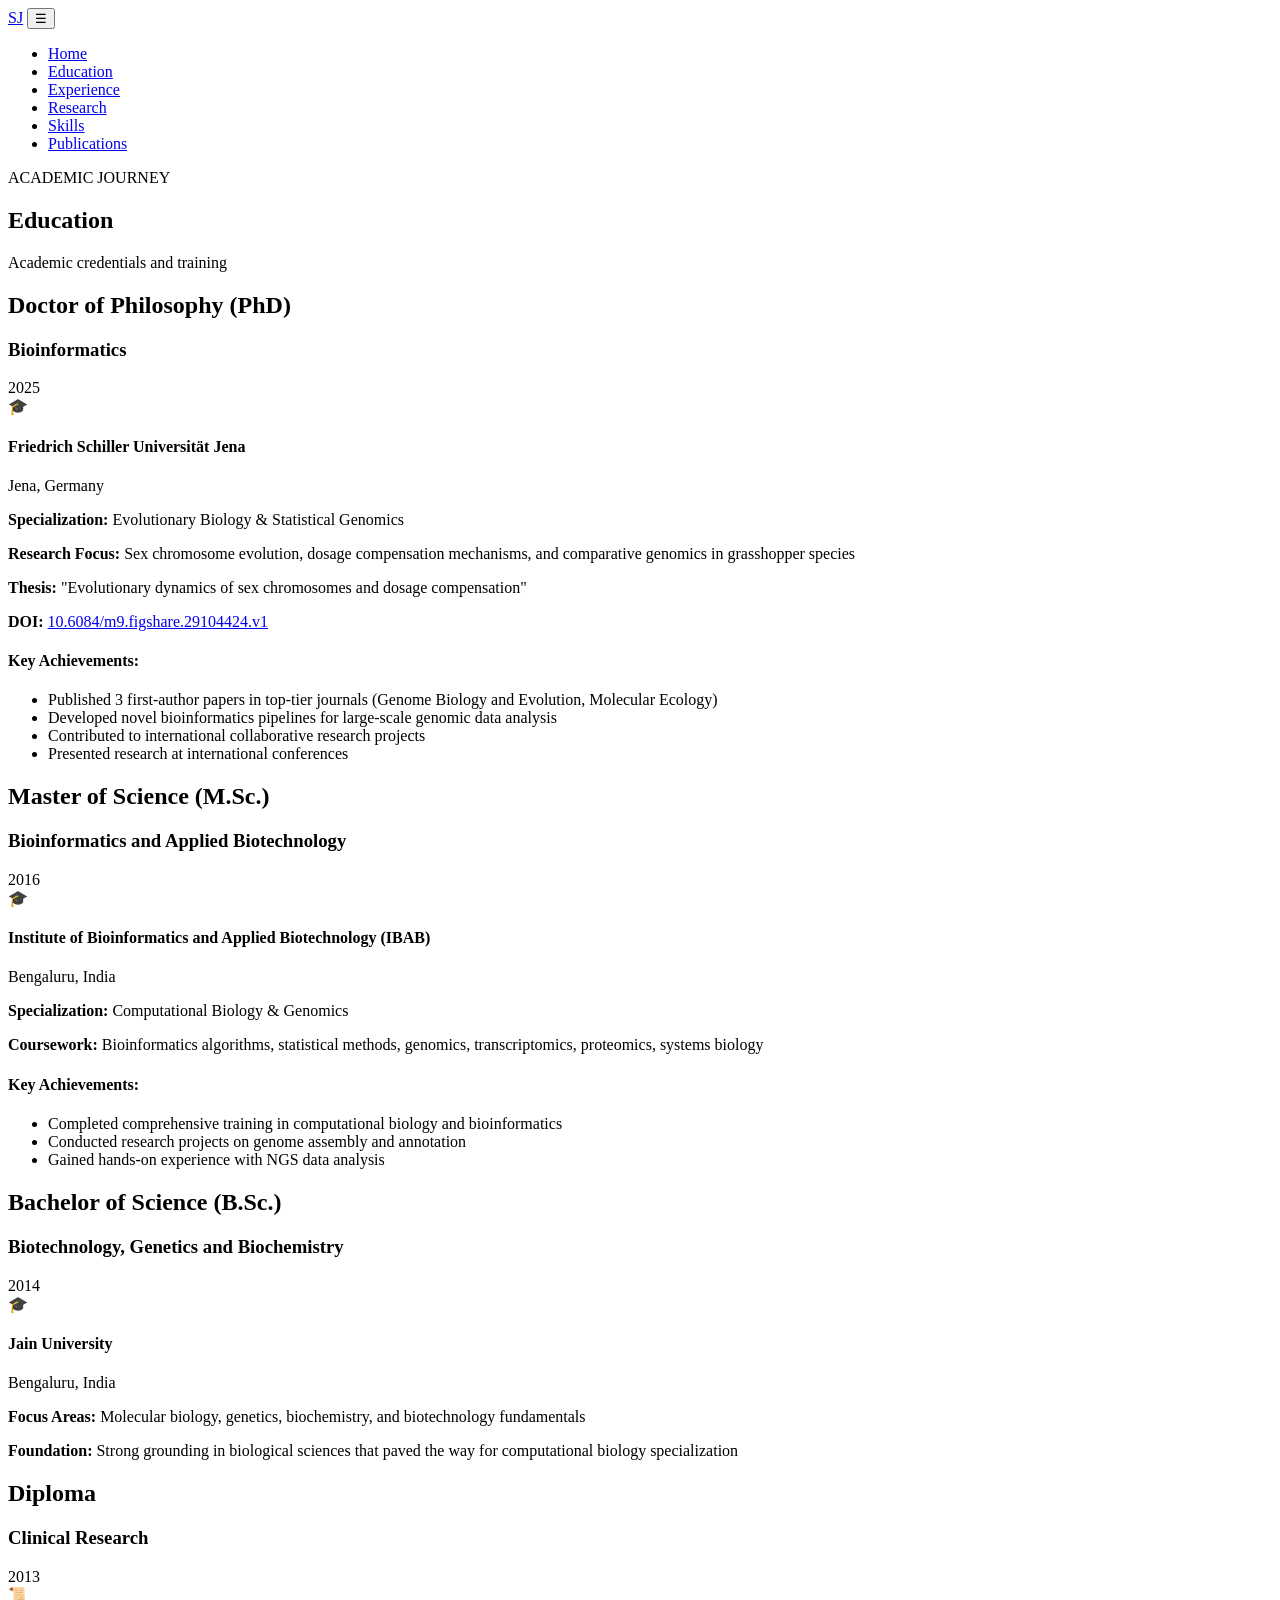
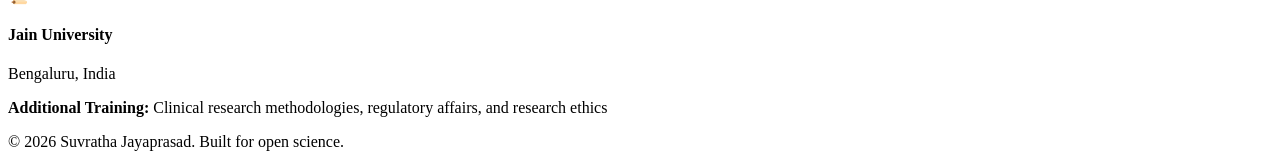
==== education.html @ f8c91c76 "Update education years and remove additional training Updated education years to reflect specific gr" ====
<!DOCTYPE html>
<html lang="en">
<head>
    <meta charset="UTF-8">
    <meta name="viewport" content="width=device-width, initial-scale=1.0">
    <title>Education - Suvratha Jayaprasad</title>
    <link href="https://fonts.googleapis.com/css2?family=Inter:wght@300;400;600;700&family=Libre+Baskerville:wght@700&display=swap" rel="stylesheet">
    <link rel="stylesheet" href="styles.css">
</head>
<body>
    <nav class="navbar">
        <div class="nav-container">
            <a href="index.html" class="brand">SJ</a>
            <button class="menu-btn" onclick="toggleMenu()">☰</button>
            <ul class="nav-links" id="navMenu">
                <li><a href="index.html">Home</a></li>
                <li><a href="education.html" class="active">Education</a></li>
                <li><a href="experience.html">Experience</a></li>
                <li><a href="research.html">Research</a></li>
                <li><a href="skills.html">Skills</a></li>
                <li><a href="publications.html">Publications</a></li>
            </ul>
        </div>
    </nav>

    <section class="page-content">
        <div class="section-header">
            <div class="section-label">ACADEMIC JOURNEY</div>
            <h1 class="section-title">Education</h1>
            <p class="section-desc">Academic credentials and training</p>
        </div>

        <div class="education-timeline">
            <div class="edu-card">
                <div class="edu-header">
                    <div class="edu-degree">
                        <h2>Doctor of Philosophy (PhD)</h2>
                        <h3>Bioinformatics</h3>
                    </div>
                    <div class="edu-year">2025</div>
                </div>
                <div class="edu-institution">
                    <span class="institution-icon">🎓</span>
                    <div>
                        <h4>Friedrich Schiller Universität Jena</h4>
                        <p>Jena, Germany</p>
                    </div>
                </div>
                <div class="edu-details">
                    <p><strong>Specialization:</strong> Evolutionary Biology & Statistical Genomics</p>
                    <p><strong>Research Focus:</strong> Sex chromosome evolution, dosage compensation mechanisms, and comparative genomics in grasshopper species</p>
                    <p><strong>Thesis:</strong> "Evolutionary dynamics of sex chromosomes and dosage compensation"</p>
                    <p><strong>DOI:</strong> <a href="https://doi.org/10.6084/m9.figshare.29104424.v1" target="_blank">10.6084/m9.figshare.29104424.v1</a></p>
                </div>
                <div class="edu-achievements">
                    <h4>Key Achievements:</h4>
                    <ul>
                        <li>Published 3 first-author papers in top-tier journals (Genome Biology and Evolution, Molecular Ecology)</li>
                        <li>Developed novel bioinformatics pipelines for large-scale genomic data analysis</li>
                        <li>Contributed to international collaborative research projects</li>
                        <li>Presented research at international conferences</li>
                    </ul>
                </div>
            </div>

            <div class="edu-card">
                <div class="edu-header">
                    <div class="edu-degree">
                        <h2>Master of Science (M.Sc.)</h2>
                        <h3>Bioinformatics and Applied Biotechnology</h3>
                    </div>
                    <div class="edu-year">2016</div>
                </div>
                <div class="edu-institution">
                    <span class="institution-icon">🎓</span>
                    <div>
                        <h4>Institute of Bioinformatics and Applied Biotechnology (IBAB)</h4>
                        <p>Bengaluru, India</p>
                    </div>
                </div>
                <div class="edu-details">
                    <p><strong>Specialization:</strong> Computational Biology & Genomics</p>
                    <p><strong>Coursework:</strong> Bioinformatics algorithms, statistical methods, genomics, transcriptomics, proteomics, systems biology</p>
                </div>
                <div class="edu-achievements">
                    <h4>Key Achievements:</h4>
                    <ul>
                        <li>Completed comprehensive training in computational biology and bioinformatics</li>
                        <li>Conducted research projects on genome assembly and annotation</li>
                        <li>Gained hands-on experience with NGS data analysis</li>
                    </ul>
                </div>
            </div>

            <div class="edu-card">
                <div class="edu-header">
                    <div class="edu-degree">
                        <h2>Bachelor of Science (B.Sc.)</h2>
                        <h3>Biotechnology, Genetics and Biochemistry</h3>
                    </div>
                    <div class="edu-year">2014</div>
                </div>
                <div class="edu-institution">
                    <span class="institution-icon">🎓</span>
                    <div>
                        <h4>Jain University</h4>
                        <p>Bengaluru, India</p>
                    </div>
                </div>
                <div class="edu-details">
                    <p><strong>Focus Areas:</strong> Molecular biology, genetics, biochemistry, and biotechnology fundamentals</p>
                    <p><strong>Foundation:</strong> Strong grounding in biological sciences that paved the way for computational biology specialization</p>
                </div>
            </div>

            <div class="edu-card">
                <div class="edu-header">
                    <div class="edu-degree">
                        <h2>Diploma</h2>
                        <h3>Clinical Research</h3>
                    </div>
                    <div class="edu-year">2013</div>
                </div>
                <div class="edu-institution">
                    <span class="institution-icon">📜</span>
                    <div>
                        <h4>Jain University</h4>
                        <p>Bengaluru, India</p>
                    </div>
                </div>
                <div class="edu-details">
                    <p><strong>Additional Training:</strong> Clinical research methodologies, regulatory affairs, and research ethics</p>
                </div>
            </div>
        </div>
    </section>

    <footer>
        <p>&copy; 2026 Suvratha Jayaprasad. Built for open science.</p>
    </footer>

    <script src="script.js"></script>
</body>
</html>
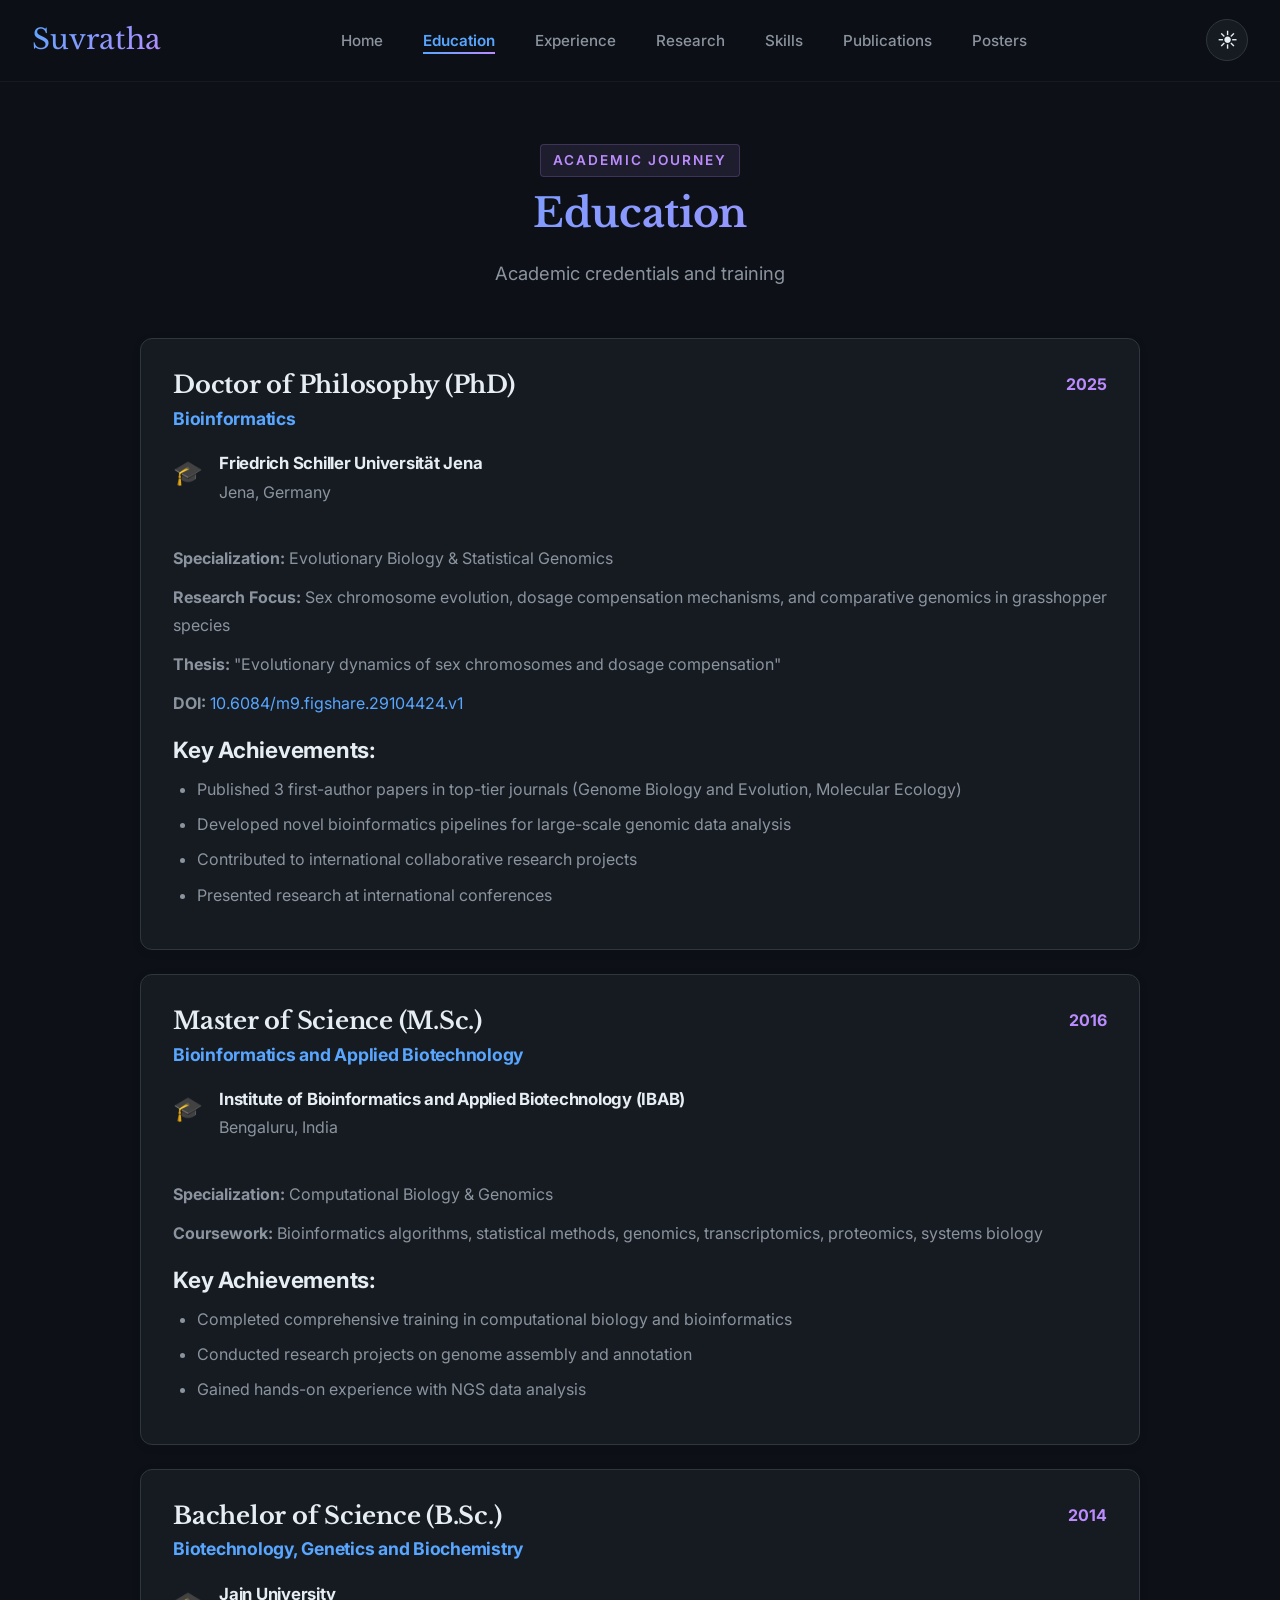
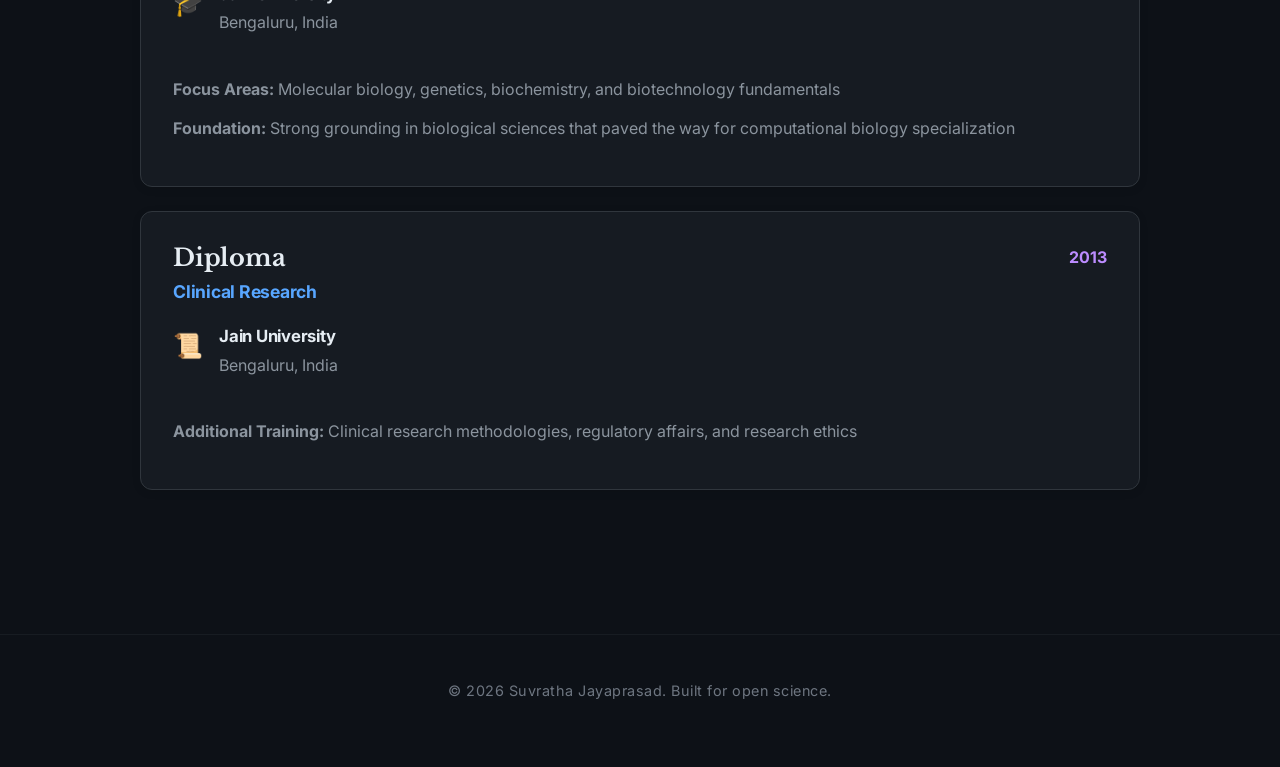
==== commit 5145910a: "Add toggle" ====
--- a/education.html
+++ b/education.html
@@ -6,11 +6,12 @@
     <title>Education - Suvratha Jayaprasad</title>
     <link href="https://fonts.googleapis.com/css2?family=Inter:wght@300;400;600;700&family=Libre+Baskerville:wght@700&display=swap" rel="stylesheet">
     <link rel="stylesheet" href="styles.css">
+    <link rel="stylesheet" href="theme.css">
 </head>
 <body>
     <nav class="navbar">
         <div class="nav-container">
-            <a href="index.html" class="brand">SJ</a>
+            <a href="index.html" class="brand">Suvratha</a>
             <button class="menu-btn" onclick="toggleMenu()">☰</button>
             <ul class="nav-links" id="navMenu">
                 <li><a href="index.html">Home</a></li>
@@ -19,7 +20,17 @@
                 <li><a href="research.html">Research</a></li>
                 <li><a href="skills.html">Skills</a></li>
                 <li><a href="publications.html">Publications</a></li>
+                <li><a href="posters.html">Posters</a></li>
             </ul>
+            <button
+                class="theme-toggle"
+                id="themeToggle"
+                type="button"
+                aria-label="Switch to light mode"
+                title="Switch to light mode"
+            >
+                <span id="themeIcon" aria-hidden="true">☀</span>
+            </button>
         </div>
     </nav>
 
--- a/styles.css
+++ b/styles.css
@@ -0,0 +1,1541 @@
+* {
+    margin: 0;
+    padding: 0;
+    box-sizing: border-box;
+}
+
+:root {
+    --bg-dark: #0d1117;
+    --bg-card: #161b22;
+    --bg-card-hover: #1a212c;
+    --accent-blue: #58a6ff;
+    --accent-purple: #bc8cff;
+    --accent-purple-hover: #d6a8ff;
+    --text-primary: #e6edf3;
+    --text-secondary: #8b949e;
+    --text-tertiary: #6e7681;
+    --border: #30363d;
+    --border-light: rgba(48, 54, 61, 0.3);
+    --gradient: linear-gradient(135deg, #58a6ff 0%, #bc8cff 100%);
+    --gradient-hover: linear-gradient(135deg, #6cb7ff 0%, #d6a8ff 100%);
+    --shadow-sm: 0 2px 8px rgba(0, 0, 0, 0.1);
+    --shadow-md: 0 4px 16px rgba(0, 0, 0, 0.15);
+    --shadow-lg: 0 8px 24px rgba(0, 0, 0, 0.2);
+    --radius-sm: 4px;
+    --radius-md: 6px;
+    --radius-lg: 8px;
+    --radius-xl: 12px;
+    --transition-fast: 0.15s ease;
+    --transition-mid: 0.25s ease;
+    --transition-slow: 0.35s ease;
+}
+
+body {
+    background: var(--bg-dark);
+    color: var(--text-primary);
+    font-family: 'Inter', sans-serif;
+    line-height: 1.7;
+    font-size: 16px;
+}
+
+/* Typography refinements */
+h1, h2, h3, h4, h5, h6 {
+    font-family: 'Libre Baskerville', serif;
+    font-weight: 700;
+    line-height: 1.2;
+    letter-spacing: -0.25px;
+    color: var(--text-primary);
+}
+
+h1 { font-size: 2.8rem; }
+h2 { font-size: 2.25rem; }
+h3 { font-size: 1.75rem; }
+h4 { font-size: 1.4rem; }
+h5 { font-size: 1.25rem; }
+h6 { font-size: 1.1rem; }
+
+p {
+    margin-bottom: 1.2rem;
+    line-height: 1.7;
+}
+
+a {
+    color: var(--accent-blue);
+    text-decoration: none;
+    transition: color var(--transition-mid), border-color var(--transition-mid);
+    border-bottom: 1px solid transparent;
+}
+
+a:hover {
+    color: var(--accent-purple);
+    border-bottom-color: var(--accent-purple);
+}
+
+a:active {
+    color: var(--accent-blue);
+}
+
+/* Layout improvements */
+.page-content {
+    padding: 9rem 2.5rem 5rem;
+    max-width: 1300px;
+    margin: 0 auto;
+}
+
+.section-header {
+    margin-bottom: 3.5rem;
+    text-align: center;
+}
+
+.section-label {
+    color: var(--accent-purple);
+    font-size: 0.85rem;
+    text-transform: uppercase;
+    letter-spacing: 2px;
+    font-weight: 600;
+    display: inline-block;
+    padding: 0.25rem 0.75rem;
+    background: rgba(188, 140, 255, 0.1);
+    border: 1px solid rgba(188, 140, 255, 0.2);
+    border-radius: var(--radius-sm);
+}
+
+.section-title {
+    font-size: 2.5rem;
+    margin: 0.75rem 0 1.25rem;
+    background: var(--gradient);
+    -webkit-background-clip: text;
+    -webkit-text-fill-color: transparent;
+    background-clip: text;
+}
+
+.section-desc {
+    color: var(--text-secondary);
+    font-size: 1.15rem;
+    max-width: 600px;
+    margin: 0 auto 2rem;
+    line-height: 1.8;
+}
+
+/* Section dividers */
+.section-divider {
+    height: 1px;
+    background: linear-gradient(90deg, transparent, var(--border-light), transparent);
+    margin: 3rem 0;
+    position: relative;
+}
+
+.section-divider::after {
+    content: '';
+    position: absolute;
+    left: 50%;
+    transform: translateX(-50%);
+    bottom: 0;
+    width: 12px;
+    height: 12px;
+    background: var(--accent-purple);
+    border-radius: 50%;
+    border: 2px solid var(--bg-dark);
+}
+
+/* Enhanced Navigation */
+.navbar {
+    position: fixed;
+    top: 0;
+    width: 100%;
+    background: rgba(13, 17, 23, 0.85);
+    backdrop-filter: blur(18px);
+    border-bottom: 1px solid var(--border-light);
+    z-index: 1000;
+    padding: 0.75rem 0;
+    transition: background-color var(--transition-mid);
+}
+
+.navbar.scrolled {
+    background: rgba(13, 17, 23, 0.95);
+}
+
+.nav-container {
+    max-width: 1300px;
+    margin: 0 auto;
+    padding: 0 2rem;
+    display: flex;
+    justify-content: space-between;
+    align-items: center;
+}
+
+.brand {
+    font-family: 'Libre Baskerville', serif;
+    font-size: 1.75rem;
+    background: var(--gradient);
+    -webkit-background-clip: text;
+    -webkit-text-fill-color: transparent;
+    background-clip: text;
+    text-decoration: none;
+    padding: 0.25rem 0;
+    transition: all var(--transition-mid);
+}
+
+.brand:hover {
+    -webkit-background-clip: text;
+    -webkit-text-fill-color: transparent;
+    transform: scale(1.02);
+}
+
+.nav-links {
+    display: flex;
+    gap: 2.5rem;
+    list-style: none;
+    align-items: center;
+}
+
+.nav-links a {
+    color: var(--text-secondary);
+    text-decoration: none;
+    font-size: 0.95rem;
+    font-weight: 500;
+    position: relative;
+    padding: 0.25rem 0;
+    transition: all var(--transition-mid);
+}
+
+.nav-links a::after {
+    content: '';
+    position: absolute;
+    bottom: 0;
+    left: 0;
+    width: 0;
+    height: 2px;
+    background: var(--gradient);
+    transition: width var(--transition-mid);
+}
+
+.nav-links a:hover::after,
+.nav-links a.active::after {
+    width: 100%;
+}
+
+.nav-links a:hover {
+    color: var(--accent-blue);
+}
+
+.nav-links a.active {
+    color: var(--accent-blue);
+    font-weight: 600;
+}
+
+.menu-btn {
+    display: none;
+    background: none;
+    border: none;
+    color: var(--text-primary);
+    font-size: 1.75rem;
+    cursor: pointer;
+    padding: 0.5rem;
+    transition: color var(--transition-mid);
+}
+
+.menu-btn:hover {
+    color: var(--accent-blue);
+}
+
+/* Enhanced Hero Section */
+.hero {
+    min-height: 100vh;
+    display: flex;
+    align-items: center;
+    padding: 9rem 2rem 6rem;
+    max-width: 1300px;
+    margin: 0 auto;
+    position: relative;
+    overflow: hidden;
+}
+
+.hero::before {
+    content: '';
+    position: absolute;
+    top: 0;
+    left: 0;
+    width: 100%;
+    height: 100%;
+    background: radial-gradient(circle at 20% 80%, rgba(88, 166, 255, 0.08) 0%, transparent 40%);
+    pointer-events: none;
+}
+
+.hero-grid {
+    display: grid;
+    grid-template-columns: 1.35fr 1fr;
+    gap: 4.5rem;
+    width: 100%;
+    position: relative;
+    z-index: 2;
+}
+
+.hero-content h1 {
+    font-family: 'Libre Baskerville', serif;
+    font-size: 4.25rem;
+    line-height: 1.1;
+    margin-bottom: 1.5rem;
+    background: var(--gradient);
+    -webkit-background-clip: text;
+    -webkit-text-fill-color: transparent;
+    background-clip: text;
+    letter-spacing: -0.5px;
+}
+
+.hero-subtitle {
+    font-size: 1.6rem;
+    color: var(--accent-blue);
+    margin-bottom: 2rem;
+    font-weight: 600;
+}
+
+.hero-bio {
+    color: var(--text-secondary);
+    font-size: 1.15rem;
+    line-height: 1.8;
+    margin-bottom: 2.5rem;
+    max-width: 550px;
+}
+
+.hero-actions {
+    display: flex;
+    gap: 1.5rem;
+    flex-wrap: wrap;
+}
+
+.btn {
+    padding: 0.9rem 2rem;
+    border-radius: var(--radius-lg);
+    text-decoration: none;
+    font-weight: 600;
+    transition: all var(--transition-mid);
+    display: inline-flex;
+    align-items: center;
+    gap: 0.75rem;
+    font-size: 1rem;
+    border: none;
+    cursor: pointer;
+    position: relative;
+    overflow: hidden;
+}
+
+.btn::before {
+    content: '';
+    position: absolute;
+    top: 0;
+    left: -100%;
+    width: 100%;
+    height: 100%;
+    background: linear-gradient(
+        90deg,
+        transparent,
+        rgba(255, 255, 255, 0.2),
+        transparent
+    );
+    transition: left 0.6s;
+}
+
+.btn:hover::before {
+    left: 100%;
+}
+
+.btn-primary {
+    background: var(--gradient);
+    color: white;
+    box-shadow: var(--shadow-md);
+}
+
+.btn-primary:hover {
+    transform: translateY(-3px);
+    box-shadow: var(--shadow-lg);
+}
+
+.btn-primary:active {
+    transform: translateY(-1px);
+}
+
+.btn-outline {
+    border: 2px solid var(--accent-blue);
+    color: var(--accent-blue);
+    background: rgba(88, 166, 255, 0.05);
+}
+
+.btn-outline:hover {
+    background: var(--accent-blue);
+    color: white;
+    transform: translateY(-2px);
+    box-shadow: 0 4px 12px rgba(88, 166, 255, 0.3);
+}
+
+.btn-outline:active {
+    transform: translateY(0);
+}
+
+.btn-outline::before {
+    background: linear-gradient(
+        90deg,
+        transparent,
+        rgba(255, 255, 255, 0.3),
+        transparent
+    );
+}
+
+.hero-image-section {
+    display: flex;
+    flex-direction: column;
+    gap: 2rem;
+    align-items: center;
+}
+
+.profile-img {
+    width: 100%;
+    max-width: 320px;
+    aspect-ratio: 1;
+    border-radius: var(--radius-xl);
+    background: var(--gradient);
+    object-fit: cover;
+    border: 3px solid var(--bg-card);
+    box-shadow: var(--shadow-md);
+    transition: all var(--transition-mid);
+    position: relative;
+}
+
+.profile-img:hover {
+    transform: scale(1.03);
+    box-shadow: var(--shadow-lg);
+}
+
+.profile-img::after {
+    content: '';
+    position: absolute;
+    top: 0;
+    left: 0;
+    width: 100%;
+    height: 100%;
+    border-radius: var(--radius-xl);
+    border: 2px solid var(--gradient);
+    opacity: 0;
+    transition: opacity var(--transition-mid);
+}
+
+.profile-img:hover::after {
+    opacity: 0.7;
+}
+
+.stats-grid {
+    display: grid;
+    grid-template-columns: repeat(2, 1fr);
+    gap: 1.5rem;
+    margin-top: 2rem;
+    width: 100%;
+}
+
+.stat-box {
+    background: var(--bg-card);
+    border: 1px solid var(--border-light);
+    border-radius: var(--radius-lg);
+    padding: 1.75rem;
+    text-align: center;
+    transition: all var(--transition-mid);
+    position: relative;
+    overflow: hidden;
+}
+
+.stat-box:hover {
+    border-color: var(--accent-blue);
+    transform: translateY(-3px);
+    box-shadow: var(--shadow-sm);
+}
+
+.stat-box::before {
+    content: '';
+    position: absolute;
+    top: 0;
+    left: -100%;
+    width: 100%;
+    height: 100%;
+    background: linear-gradient(
+        90deg,
+        transparent,
+        rgba(188, 140, 255, 0.2),
+        transparent
+    );
+    transition: left 0.8s;
+}
+
+.stat-box:hover::before {
+    left: 100%;
+}
+
+.stat-number {
+    font-size: 2.5rem;
+    font-weight: 700;
+    background: var(--gradient);
+    -webkit-background-clip: text;
+    -webkit-text-fill-color: transparent;
+    background-clip: text;
+    margin-bottom: 0.5rem;
+    line-height: 1;
+}
+
+.stat-label {
+    color: var(--text-secondary);
+    font-size: 0.9rem;
+    text-transform: uppercase;
+    letter-spacing: 0.5px;
+    font-weight: 500;
+}
+
+/* Enhanced Section Styles */
+section {
+    padding: 7rem 2rem;
+    max-width: 1300px;
+    margin: 0 auto;
+    position: relative;
+}
+
+.section-header {
+    margin-bottom: 3rem;
+    text-align: center;
+}
+
+.section-label {
+    color: var(--accent-purple);
+    font-size: 0.85rem;
+    text-transform: uppercase;
+    letter-spacing: 2px;
+    font-weight: 600;
+    display: inline-block;
+    padding: 0.25rem 0.75rem;
+    background: rgba(188, 140, 255, 0.1);
+    border: 1px solid rgba(188, 140, 255, 0.2);
+    border-radius: var(--radius-sm);
+}
+
+.section-title {
+    font-family: 'Libre Baskerville', serif;
+    font-size: 2.5rem;
+    margin: 0.75rem 0 1.25rem;
+    background: var(--gradient);
+    -webkit-background-clip: text;
+    -webkit-text-fill-color: transparent;
+    background-clip: text;
+    letter-spacing: -0.3px;
+}
+
+.section-desc {
+    color: var(--text-secondary);
+    font-size: 1.15rem;
+    max-width: 700px;
+    margin: 0 auto 2.5rem;
+    line-height: 1.8;
+}
+
+/* Enhanced Research Page */
+.research-nav {
+    background: var(--bg-card);
+    border: 1px solid var(--border-light);
+    border-radius: var(--radius-xl);
+    padding: 2.25rem;
+    margin-bottom: 3.5rem;
+    position: sticky;
+    top: 80px;
+    z-index: 50;
+    backdrop-filter: blur(8px);
+}
+
+.research-nav h3 {
+    color: var(--accent-blue);
+    margin-bottom: 1.5rem;
+    font-size: 1.2rem;
+    font-weight: 600;
+    display: flex;
+    align-items: center;
+    gap: 0.5rem;
+}
+
+.research-nav-grid {
+    display: grid;
+    grid-template-columns: repeat(auto-fit, minmax(180px, 1fr));
+    gap: 0.75rem;
+}
+
+.research-nav-btn {
+    background: rgba(88, 166, 255, 0.08);
+    border: 1px solid var(--border-light);
+    color: var(--text-primary);
+    padding: 0.85rem 1rem;
+    border-radius: var(--radius-md);
+    text-decoration: none;
+    transition: all var(--transition-mid);
+    display: flex;
+    align-items: center;
+    gap: 0.5rem;
+    font-size: 0.9rem;
+    position: relative;
+    overflow: hidden;
+}
+
+.research-nav-btn:hover {
+    background: var(--accent-blue);
+    color: white;
+    transform: translateX(6px);
+    box-shadow: 0 2px 8px rgba(88, 166, 255, 0.25);
+}
+
+.research-nav-btn::before {
+    content: '→';
+    color: var(--accent-purple);
+    font-weight: 700;
+    transition: transform var(--transition-mid);
+}
+
+.research-nav-btn:hover::before {
+    transform: translateX(4px);
+}
+
+.research-nav-btn::after {
+    content: '';
+    position: absolute;
+    top: 0;
+    left: -100%;
+    width: 100%;
+    height: 100%;
+    background: linear-gradient(
+        90deg,
+        transparent,
+        rgba(255, 255, 255, 0.2),
+        transparent
+    );
+    transition: left 0.6s;
+}
+
+.research-nav-btn:hover::after {
+    left: 100%;
+}
+
+.project-card {
+    background: var(--bg-card);
+    border: 1px solid var(--border-light);
+    border-left: 4px solid var(--accent-purple);
+    border-radius: var(--radius-xl);
+    padding: 3.25rem;
+    margin-bottom: 3.75rem;
+    scroll-margin-top: 100px;
+    transition: all var(--transition-slow);
+    position: relative;
+    overflow: hidden;
+}
+
+.project-card:hover {
+    border-left-color: var(--accent-purple-hover);
+    transform: translateY(-4px);
+    box-shadow: var(--shadow-md);
+    border-color: var(--accent-purple-hover);
+}
+
+.project-card::before {
+    content: '';
+    position: absolute;
+    top: 0;
+    left: -100%;
+    width: 100%;
+    height: 100%;
+    background: linear-gradient(
+        90deg,
+        transparent,
+        rgba(188, 140, 255, 0.15),
+        transparent
+    );
+    transition: left 0.8s;
+}
+
+.project-card:hover::before {
+    left: 100%;
+}
+
+.project-header {
+    display: flex;
+    justify-content: space-between;
+    align-items: start;
+    margin-bottom: 2.25rem;
+    flex-wrap: wrap;
+    gap: 1.25rem;
+}
+
+.project-title {
+    flex: 1;
+    min-width: 0;
+}
+
+.project-title h2 {
+    font-family: 'Libre Baskerville', serif;
+    font-size: 2.15rem;
+    color: var(--accent-blue);
+    margin-bottom: 0.5rem;
+    letter-spacing: -0.2px;
+    line-height: 1.3;
+}
+
+.project-organism {
+    font-size: 1.15rem;
+    color: var(--accent-purple);
+    font-style: italic;
+    font-weight: 500;
+}
+
+.project-tags {
+    display: flex;
+    flex-wrap: wrap;
+    gap: 0.6rem;
+    margin-bottom: 2.25rem;
+}
+
+.project-tag {
+    background: rgba(188, 140, 255, 0.08);
+    border: 1px solid rgba(188, 140, 255, 0.2);
+    color: var(--accent-purple);
+    padding: 0.45rem 0.9rem;
+    border-radius: var(--radius-sm);
+    font-size: 0.85rem;
+    font-weight: 500;
+    transition: all var(--transition-mid);
+    position: relative;
+    overflow: hidden;
+}
+
+.project-tag:hover {
+    background: var(--accent-purple);
+    color: white;
+    transform: translateY(-2px);
+}
+
+.project-tag::before {
+    content: '';
+    position: absolute;
+    top: 0;
+    left: -100%;
+    width: 100%;
+    height: 100%;
+    background: linear-gradient(
+        90deg,
+        transparent,
+        rgba(255, 255, 255, 0.2),
+        transparent
+    );
+    transition: left 0.6s;
+}
+
+.project-tag:hover::before {
+    left: 100%;
+}
+
+.project-content {
+    color: var(--text-secondary);
+    font-size: 1.1rem;
+    line-height: 1.8;
+}
+
+.project-content p {
+    margin-bottom: 1.4rem;
+    max-width: 700px;
+}
+
+.project-meta {
+    display: flex;
+    gap: 2.5rem;
+    margin-top: 2.75rem;
+    padding-top: 2.5rem;
+    border-top: 1px solid var(--border-light);
+    flex-wrap: wrap;
+}
+
+.meta-item {
+    display: flex;
+    flex-direction: column;
+    gap: 0.35rem;
+    min-width: 120px;
+}
+
+.meta-label {
+    font-size: 0.8rem;
+    color: var(--text-tertiary);
+    text-transform: uppercase;
+    letter-spacing: 0.8px;
+    font-weight: 500;
+}
+
+.meta-value {
+    color: var(--accent-blue);
+    font-weight: 600;
+    font-size: 1.1rem;
+}
+
+/* Back to Top Button */
+.back-to-top {
+    position: fixed;
+    bottom: 2.5rem;
+    right: 2.5rem;
+    background: var(--gradient);
+    color: white;
+    width: 55px;
+    height: 55px;
+    border-radius: 50%;
+    display: flex;
+    align-items: center;
+    justify-content: center;
+    text-decoration: none;
+    font-size: 1.6rem;
+    opacity: 0;
+    pointer-events: none;
+    transition: all var(--transition-mid);
+    box-shadow: var(--shadow-md);
+    z-index: 999;
+}
+
+.back-to-top.visible {
+    opacity: 0.9;
+    pointer-events: auto;
+}
+
+.back-to-top:hover {
+    background: var(--gradient-hover);
+    transform: translateY(-4px) scale(1.1);
+    box-shadow: var(--shadow-lg);
+}
+
+.back-to-top:active {
+    transform: translateY(-2px) scale(1.05);
+}
+
+/* Footer */
+footer {
+    text-align: center;
+    padding: 2.75rem;
+    border-top: 1px solid var(--border-light);
+    color: var(--text-tertiary);
+    font-size: 0.9rem;
+    margin-top: 4rem;
+    letter-spacing: 0.5px;
+}
+
+/* Responsive Improvements */
+@media (max-width: 1024px) {
+    .hero-grid {
+        grid-template-columns: 1.25fr 1fr;
+        gap: 3.5rem;
+    }
+    
+    .hero-content h1 {
+        font-size: 3.75rem;
+    }
+    
+    .project-card {
+        padding: 2.75rem;
+    }
+    
+    .research-nav {
+        position: static;
+        margin-bottom: 3rem;
+    }
+}
+
+@media (max-width: 968px) {
+    .hero-grid {
+        grid-template-columns: 1fr;
+        gap: 4rem;
+    }
+    
+    .hero-content {
+        text-align: center;
+    }
+    
+    .hero-actions {
+        justify-content: center;
+    }
+    
+    .section-title {
+        font-size: 2.25rem;
+    }
+    
+    .research-nav {
+        position: static;
+    }
+    
+    .research-nav-grid {
+        grid-template-columns: repeat(2, 1fr);
+    }
+    
+    .nav-links {
+        display: none;
+    }
+    
+    .menu-btn {
+        display: block;
+    }
+    
+    .nav-links.active {
+        display: flex;
+        flex-direction: column;
+        position: absolute;
+        top: 100%;
+        left: 0;
+        right: 0;
+        background: var(--bg-dark);
+        border-top: 1px solid var(--border-light);
+        padding: 1.5rem 2rem;
+    }
+    
+    .project-card {
+        padding: 2.25rem;
+        margin-bottom: 3rem;
+    }
+    
+    .stats-grid {
+        grid-template-columns: 1fr;
+    }
+}
+
+@media (max-width: 768px) {
+    .hero-content h1 {
+        font-size: 3.25rem;
+    }
+    
+    .hero-subtitle {
+        font-size: 1.4rem;
+    }
+    
+    .hero-bio {
+        font-size: 1.05rem;
+    }
+    
+    .hero-actions {
+        flex-direction: column;
+        align-items: stretch;
+    }
+    
+    .btn {
+        width: 100%;
+        max-width: 300px;
+        justify-content: center;
+    }
+    
+    .stats-grid {
+        gap: 1.5rem;
+    }
+    
+    .project-meta {
+        flex-direction: column;
+        gap: 1.5rem;
+    }
+    
+    .meta-item {
+        min-width: 100%;
+    }
+    
+    .timeline-entry {
+        margin-left: 1.5rem;
+        padding: 1.75rem;
+    }
+    
+    .timeline::before {
+        left: 1rem;
+    }
+    
+    .timeline-entry::before {
+        left: -1.75rem;
+    }
+}
+
+@media (max-width: 480px) {
+    .page-content {
+        padding: 7rem 1.5rem 4rem;
+    }
+    
+    .hero-content h1 {
+        font-size: 2.75rem;
+    }
+    
+    .hero-subtitle {
+        font-size: 1.25rem;
+    }
+    
+    .hero-bio {
+        font-size: 1rem;
+    }
+    
+    .section-title {
+        font-size: 2rem;
+    }
+    
+    .section-desc {
+        font-size: 1rem;
+    }
+    
+    .project-card {
+        padding: 1.75rem;
+    }
+    
+    .project-title h2 {
+        font-size: 1.9rem;
+    }
+    
+    .research-nav h3 {
+        font-size: 1.1rem;
+    }
+    
+    .research-nav-grid {
+        grid-template-columns: 1fr;
+    }
+    
+    .timeline-entry {
+        padding: 1.5rem;
+    }
+    
+    .timeline-content li {
+        padding-left: 1.25rem;
+    }
+}
+
+/* Dark mode media query for system preference */
+@media (prefers-color-scheme: dark) {
+    :root {
+        --bg-dark: #0a0f14;
+        --bg-card: #111b26;
+    }
+}
+
+/* Print styles */
+@media print {
+    body {
+        background: white;
+        color: #222;
+    }
+    
+    .navbar,
+    .back-to-top,
+    .btn-outline,
+    .menu-btn {
+        display: none !important;
+    }
+    
+    .section-label {
+        background: none;
+        border: none;
+        color: #555;
+    }
+    
+    .section-title {
+        color: #222;
+        -webkit-text-fill-color: initial;
+    }
+    
+    .project-card,
+    .edu-card,
+    .skill-card,
+    .pub-item,
+    .timeline-entry {
+        border: 1px solid #ddd;
+        background: white;
+        box-shadow: none;
+    }
+    
+    a {
+        color: #0066cc;
+        text-decoration: underline;
+    }
+    
+    a[href]::after {
+        content: " (" attr(href) ") ";
+        font-size: 80%;
+    }
+}
+/* =====================================================
+   SECONDARY PAGE LAYOUT REPAIR
+   Preserve existing site theme and homepage styles
+   ===================================================== */
+
+/* Shared content area */
+.page-content {
+    width: 100%;
+    max-width: 1300px;
+    margin: 0 auto;
+    padding: 9rem 2.5rem 5rem;
+}
+
+.page-content .section-header {
+    text-align: center;
+    margin-bottom: 3rem;
+}
+
+.page-content .section-desc {
+    margin-left: auto;
+    margin-right: auto;
+}
+
+/* EDUCATION */
+.education-timeline {
+    max-width: 1000px;
+    margin: 0 auto;
+    display: grid;
+    gap: 1.5rem;
+}
+
+.edu-card {
+    min-width: 0;
+    padding: 2rem;
+    background: var(--bg-card);
+    border: 1px solid var(--border);
+    border-radius: var(--radius-xl);
+    box-shadow: var(--shadow-sm);
+    transition: border-color var(--transition-mid),
+                transform var(--transition-mid);
+}
+
+.edu-card:hover {
+    border-color: var(--accent-blue);
+    transform: translateY(-2px);
+}
+
+.edu-header {
+    display: flex;
+    align-items: flex-start;
+    justify-content: space-between;
+    flex-wrap: wrap;
+    gap: 1rem;
+    margin-bottom: 1.5rem;
+}
+
+.edu-degree h2 {
+    font-size: 1.5rem;
+    margin-bottom: 0.5rem;
+}
+
+.edu-degree h3 {
+    font-family: 'Inter', sans-serif;
+    font-size: 1.1rem;
+    color: var(--accent-blue);
+}
+
+.edu-year {
+    color: var(--accent-purple);
+    font-weight: 700;
+    white-space: nowrap;
+}
+
+.edu-institution {
+    display: flex;
+    align-items: flex-start;
+    gap: 1rem;
+    margin-bottom: 1.25rem;
+}
+
+.institution-icon {
+    flex-shrink: 0;
+    font-size: 1.5rem;
+}
+
+.edu-institution h4 {
+    font-family: 'Inter', sans-serif;
+    font-size: 1.05rem;
+    margin-bottom: 0.35rem;
+}
+
+.edu-institution p,
+.edu-details,
+.edu-achievements {
+    color: var(--text-secondary);
+}
+
+.edu-details p {
+    margin-bottom: 0.75rem;
+}
+
+.edu-achievements h4 {
+    font-family: 'Inter', sans-serif;
+    margin: 1.25rem 0 0.75rem;
+}
+
+.edu-achievements ul,
+.edu-details ul {
+    padding-left: 1.5rem;
+}
+
+.edu-achievements li,
+.edu-details li {
+    margin-bottom: 0.5rem;
+}
+
+/* EXPERIENCE */
+.timeline {
+    max-width: 1000px;
+    margin: 0 auto;
+    padding-left: 2rem;
+    position: relative;
+}
+
+.timeline::before {
+    content: "";
+    position: absolute;
+    left: 0;
+    top: 0.5rem;
+    bottom: 0.5rem;
+    width: 2px;
+    background: linear-gradient(
+        to bottom,
+        var(--accent-blue),
+        var(--accent-purple),
+        transparent
+    );
+}
+
+.timeline-entry {
+    position: relative;
+    min-width: 0;
+    margin-bottom: 2rem;
+    padding: 2rem;
+    background: var(--bg-card);
+    border: 1px solid var(--border);
+    border-radius: var(--radius-xl);
+    transition: border-color var(--transition-mid);
+}
+
+.timeline-entry:hover {
+    border-color: var(--accent-blue);
+}
+
+.timeline-entry::before {
+    content: "";
+    position: absolute;
+    left: -2.55rem;
+    top: 2rem;
+    width: 12px;
+    height: 12px;
+    border-radius: 50%;
+    background: var(--accent-purple);
+    border: 3px solid var(--bg-dark);
+    box-shadow: 0 0 0 2px var(--accent-purple);
+}
+
+.timeline-header h3 {
+    font-size: 1.3rem;
+    margin-bottom: 0.75rem;
+}
+
+.timeline-role {
+    color: var(--accent-blue);
+    font-weight: 600;
+    margin-bottom: 0.5rem;
+}
+
+.timeline-date {
+    color: var(--text-tertiary);
+    font-size: 0.9rem;
+    margin-bottom: 1.25rem;
+}
+
+.timeline-content {
+    color: var(--text-secondary);
+}
+
+.timeline-content ul {
+    padding-left: 1.5rem;
+}
+
+.timeline-content li {
+    margin-bottom: 0.65rem;
+}
+
+/* RESEARCH */
+.research-nav {
+    position: relative;
+    top: auto;
+    margin-bottom: 3rem;
+}
+
+.research-nav-grid {
+    display: grid;
+    grid-template-columns: repeat(4, minmax(0, 1fr));
+    gap: 0.75rem;
+}
+
+.project-card {
+    width: 100%;
+    min-width: 0;
+    margin-bottom: 2rem;
+    padding: 3rem;
+    background: var(--bg-card);
+    border: 1px solid var(--border);
+    border-radius: var(--radius-xl);
+    box-shadow: var(--shadow-sm);
+}
+
+.project-content {
+    overflow-wrap: anywhere;
+}
+
+.project-meta {
+    display: flex;
+    flex-wrap: wrap;
+    gap: 1.5rem;
+}
+
+.meta-item {
+    display: flex;
+    flex-wrap: wrap;
+    align-items: baseline;
+    gap: 0.35rem 0.75rem;
+}
+
+/* SKILLS */
+.skills-grid {
+    display: grid;
+    grid-template-columns: repeat(3, minmax(0, 1fr));
+    align-items: stretch;
+    gap: 1.5rem;
+}
+
+.skill-card {
+    min-width: 0;
+    padding: 1.75rem;
+    background: var(--bg-card);
+    border: 1px solid var(--border);
+    border-radius: var(--radius-xl);
+    transition: transform var(--transition-mid),
+                border-color var(--transition-mid);
+}
+
+.skill-card:hover {
+    transform: translateY(-2px);
+    border-color: var(--accent-blue);
+}
+
+.skill-card h3 {
+    font-family: 'Inter', sans-serif;
+    font-size: 1.15rem;
+    margin-bottom: 1.25rem;
+    color: var(--accent-blue);
+}
+
+.skill-items {
+    display: flex;
+    flex-wrap: wrap;
+    gap: 0.6rem;
+}
+
+.skill-tag {
+    display: inline-block;
+    max-width: 100%;
+    padding: 0.4rem 0.7rem;
+    background: rgba(88, 166, 255, 0.08);
+    border: 1px solid var(--border);
+    border-radius: var(--radius-sm);
+    color: var(--text-secondary);
+    font-size: 0.875rem;
+    overflow-wrap: anywhere;
+}
+
+/* PUBLICATIONS / PAPERS */
+.publications-list {
+    max-width: 1000px;
+    margin: 0 auto;
+}
+
+.pub-item {
+    min-width: 0;
+    padding: 1.75rem 2rem;
+    margin-bottom: 1.5rem;
+    background: var(--bg-card);
+    border: 1px solid var(--border);
+    border-radius: var(--radius-xl);
+    transition: border-color var(--transition-mid);
+}
+
+.pub-item:hover {
+    border-color: var(--accent-blue);
+}
+
+.pub-title {
+    font-size: 1.1rem;
+    font-weight: 700;
+    line-height: 1.6;
+    margin-bottom: 0.75rem;
+    overflow-wrap: anywhere;
+}
+
+.pub-authors {
+    color: var(--text-secondary);
+    margin-bottom: 1rem;
+}
+
+.pub-footer {
+    display: flex;
+    align-items: center;
+    justify-content: space-between;
+    flex-wrap: wrap;
+    gap: 1rem;
+    padding-top: 1rem;
+    border-top: 1px solid var(--border-light);
+}
+
+.pub-journal {
+    color: var(--text-tertiary);
+    font-size: 0.9rem;
+}
+
+.pub-link,
+.poster-link {
+    display: inline-block;
+    padding: 0.5rem 0.85rem;
+    border: 1px solid var(--accent-blue);
+    border-radius: var(--radius-md);
+    font-weight: 600;
+}
+
+.pub-link:hover,
+.poster-link:hover {
+    background: rgba(88, 166, 255, 0.1);
+}
+
+/* POSTERS */
+.posters-grid {
+    display: grid;
+    grid-template-columns: repeat(2, minmax(0, 1fr));
+    align-items: stretch;
+    gap: 1.5rem;
+}
+
+.poster-card {
+    display: flex;
+    flex-direction: column;
+    gap: 1rem;
+    min-width: 0;
+    padding: 1.75rem;
+    margin: 0;
+    background: var(--bg-card);
+    border: 1px solid var(--border);
+    border-radius: var(--radius-xl);
+    transition: border-color var(--transition-mid),
+                transform var(--transition-mid);
+}
+
+.poster-card:hover {
+    border-color: var(--accent-purple);
+    transform: translateY(-2px);
+}
+
+.poster-icon {
+    font-size: 1.8rem;
+}
+
+.poster-content {
+    flex: 1;
+    min-width: 0;
+}
+
+.poster-event {
+    color: var(--accent-purple);
+    font-size: 0.9rem;
+    font-weight: 600;
+    margin-bottom: 0.75rem;
+}
+
+.poster-title {
+    font-size: 1.1rem;
+    font-weight: 700;
+    line-height: 1.5;
+    margin-bottom: 1rem;
+    overflow-wrap: anywhere;
+}
+
+.poster-meta {
+    display: flex;
+    flex-direction: column;
+    gap: 0.5rem;
+    color: var(--text-secondary);
+    font-size: 0.9rem;
+}
+
+.poster-actions {
+    margin-top: auto;
+    padding-top: 0.5rem;
+}
+
+/* Responsive layouts */
+@media (max-width: 1024px) {
+    .skills-grid {
+        grid-template-columns: repeat(2, minmax(0, 1fr));
+    }
+
+    .research-nav-grid {
+        grid-template-columns: repeat(2, minmax(0, 1fr));
+    }
+
+    .project-card {
+        padding: 2.25rem;
+    }
+}
+
+@media (max-width: 768px) {
+    .page-content {
+        padding: 8rem 1.5rem 4rem;
+    }
+
+    .posters-grid {
+        grid-template-columns: 1fr;
+    }
+
+    .edu-card,
+    .timeline-entry,
+    .skill-card,
+    .pub-item,
+    .poster-card {
+        padding: 1.35rem;
+    }
+
+    .timeline {
+        padding-left: 1.5rem;
+        margin-left: 0.5rem;
+    }
+
+    .timeline-entry::before {
+        left: -2.05rem;
+    }
+
+    .project-card {
+        padding: 1.5rem;
+    }
+
+    .pub-footer {
+        align-items: flex-start;
+    }
+}
+
+@media (max-width: 480px) {
+    .page-content {
+        padding: 7rem 1rem 3rem;
+    }
+
+    .skills-grid,
+    .research-nav-grid {
+        grid-template-columns: 1fr;
+    }
+
+    .edu-header {
+        flex-direction: column;
+    }
+
+    .edu-degree h2 {
+        font-size: 1.3rem;
+    }
+
+    .section-title {
+        font-size: 2rem;
+    }
+
+    .pub-item,
+    .poster-card {
+        padding: 1.15rem;
+    }
+}
--- a/theme.css
+++ b/theme.css
@@ -0,0 +1,174 @@
+/* =====================================================
+ *    THEME SUPPORT
+ *       Dark mode is the default.
+ *          Light mode is enabled by html[data-theme="light"].
+ *             ===================================================== */
+
+:root {
+    color-scheme: dark;
+}
+
+/* Keep the existing dark palette unchanged. */
+html[data-theme="dark"] {
+    color-scheme: dark;
+}
+
+/* Light palette */
+html[data-theme="light"] {
+    color-scheme: light;
+
+    --bg-dark: #f6f8fc;
+    --bg-card: #ffffff;
+    --bg-card-hover: #edf2fa;
+
+    --accent-blue: #245fbd;
+    --accent-purple: #7650a8;
+    --accent-purple-hover: #5e3b90;
+
+    --text-primary: #202b3c;
+    --text-secondary: #4e5b6d;
+    --text-tertiary: #69778a;
+
+    --border: #d8e0ec;
+    --border-light: rgba(32, 43, 60, 0.12);
+
+    --gradient: linear-gradient(
+        135deg,
+        #245fbd 0%,
+        #7650a8 100%
+    );
+
+    --gradient-hover: linear-gradient(
+        135deg,
+        #174fA8 0%,
+        #5e3b90 100%
+    );
+
+    --shadow-sm: 0 2px 8px rgba(31, 45, 70, 0.05);
+    --shadow-md: 0 4px 16px rgba(31, 45, 70, 0.08);
+    --shadow-lg: 0 8px 24px rgba(31, 45, 70, 0.12);
+}
+
+/* Smooth theme changes */
+body {
+    background-color: var(--bg-dark);
+    color: var(--text-primary);
+    transition:
+        background-color 0.25s ease,
+        color 0.25s ease;
+}
+
+/* The original navbar uses a fixed dark translucent background.
+ *    Replace it only when light mode is active. */
+html[data-theme="light"] .navbar {
+    background: rgba(246, 248, 252, 0.90);
+    border-bottom-color: var(--border);
+}
+
+html[data-theme="light"] .navbar.scrolled {
+    background: rgba(246, 248, 252, 0.97);
+}
+
+html[data-theme="light"] .nav-links.active {
+    background: var(--bg-dark);
+    border-color: var(--border);
+}
+
+/* Keep cards, forms and other variable-based surfaces consistent. */
+html[data-theme="light"] .stat-box,
+html[data-theme="light"] .expertise-box,
+html[data-theme="light"] .contact-card,
+html[data-theme="light"] .contact-form,
+html[data-theme="light"] .edu-card,
+html[data-theme="light"] .timeline-entry,
+html[data-theme="light"] .skill-card,
+html[data-theme="light"] .pub-item,
+html[data-theme="light"] .poster-card,
+html[data-theme="light"] .project-card {
+    background-color: var(--bg-card);
+    border-color: var(--border);
+}
+
+html[data-theme="light"] .form-group input,
+html[data-theme="light"] .form-group textarea {
+    background-color: #ffffff;
+    color: var(--text-primary);
+    border-color: var(--border);
+}
+
+html[data-theme="light"] .form-group input::placeholder,
+html[data-theme="light"] .form-group textarea::placeholder {
+    color: var(--text-tertiary);
+}
+
+/* Navigation theme toggle */
+.theme-toggle {
+    display: inline-flex;
+    align-items: center;
+    justify-content: center;
+    flex: 0 0 auto;
+
+    width: 42px;
+    height: 42px;
+    padding: 0;
+
+    background: var(--bg-card);
+    color: var(--text-primary);
+
+    border: 1px solid var(--border);
+    border-radius: 50%;
+
+    font-family: inherit;
+    font-size: 1.25rem;
+    line-height: 1;
+
+    cursor: pointer;
+    transition:
+        background-color 0.2s ease,
+        color 0.2s ease,
+        border-color 0.2s ease,
+        transform 0.2s ease;
+}
+
+.theme-toggle:hover {
+    color: var(--accent-blue);
+    border-color: var(--accent-blue);
+    transform: rotate(12deg);
+}
+
+.theme-toggle:focus-visible {
+    outline: 2px solid var(--accent-purple);
+    outline-offset: 4px;
+}
+
+.theme-toggle span {
+    display: inline-block;
+}
+
+/* Keep the button usable beside the mobile menu. */
+@media (max-width: 968px) {
+    .theme-toggle {
+        width: 40px;
+        height: 40px;
+        font-size: 1.2rem;
+    }
+
+    .nav-container {
+        gap: 0.75rem;
+    }
+
+    .nav-container .brand {
+        margin-right: auto;
+    }
+}
+
+@media (prefers-reduced-motion: reduce) {
+    body,
+    .theme-toggle {
+        transition: none;
+    }
+
+    .theme-toggle:hover {
+        transform: none;
+    }
+}
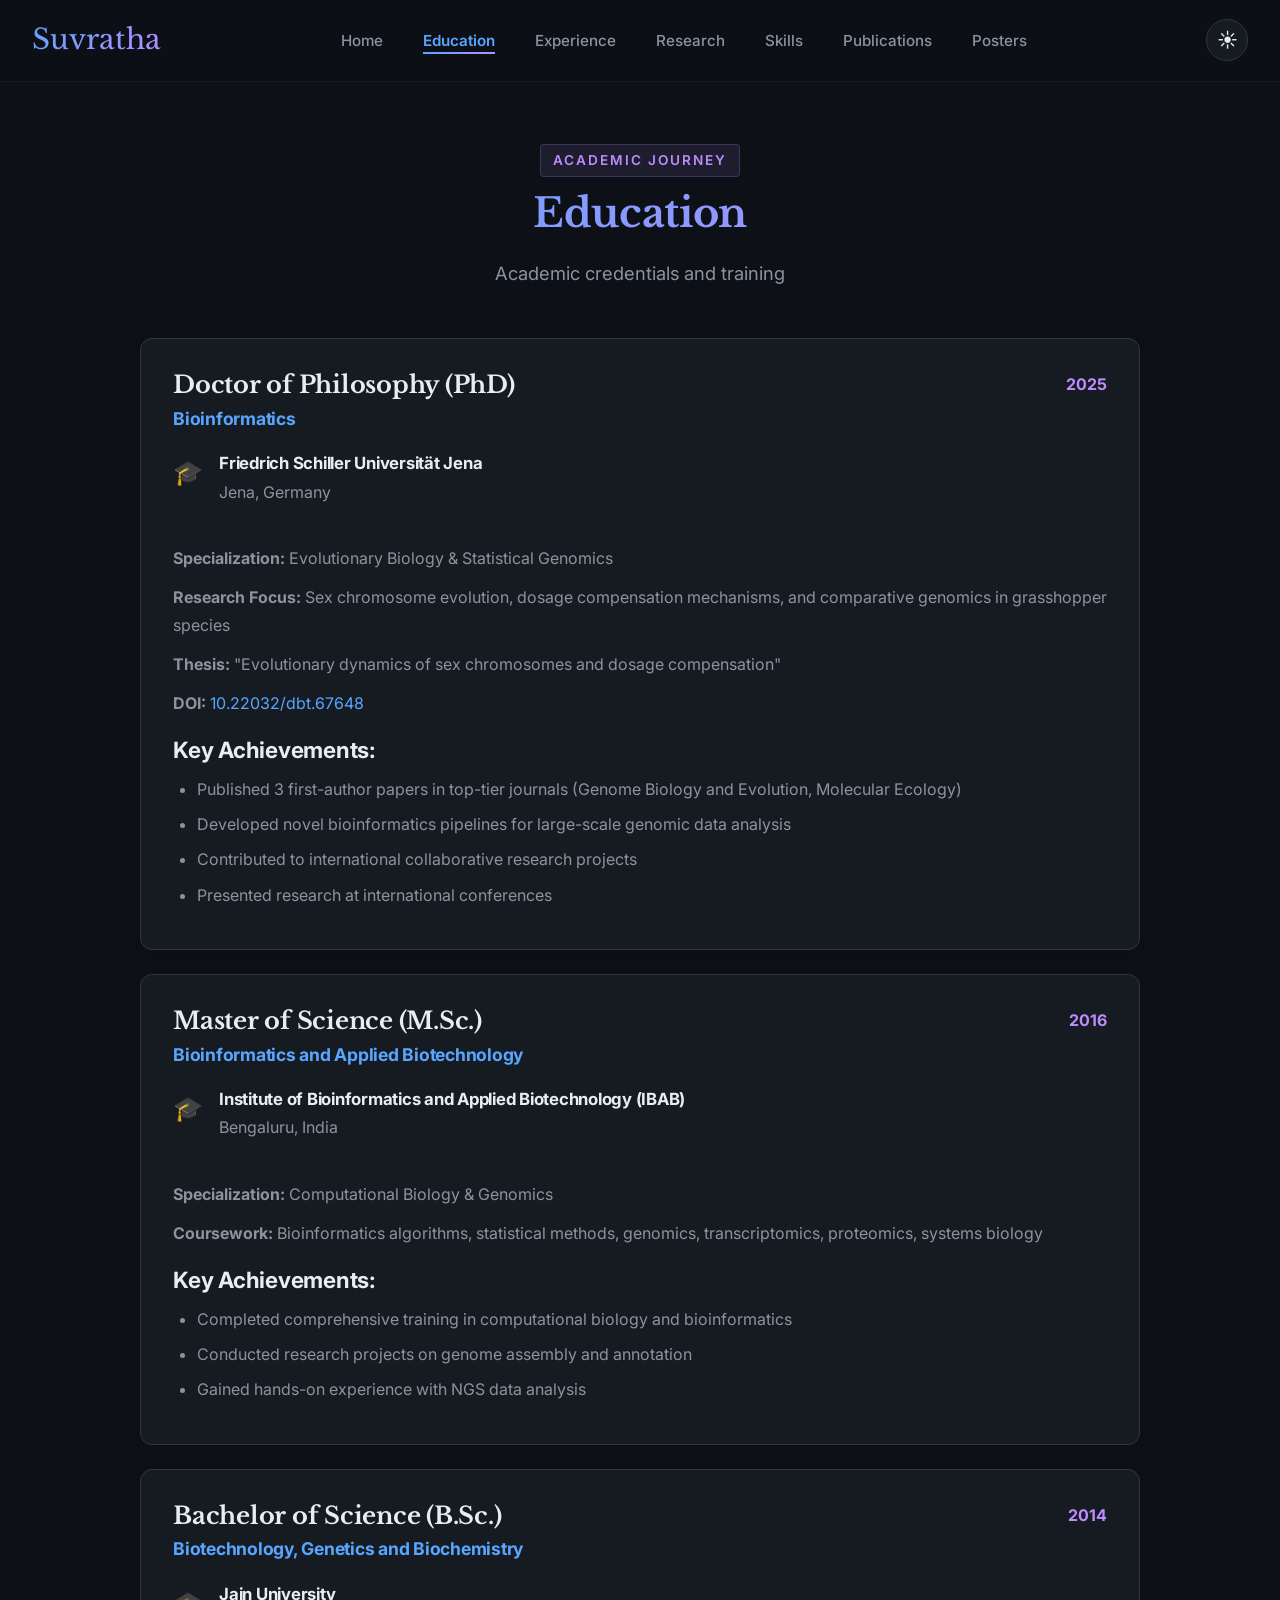
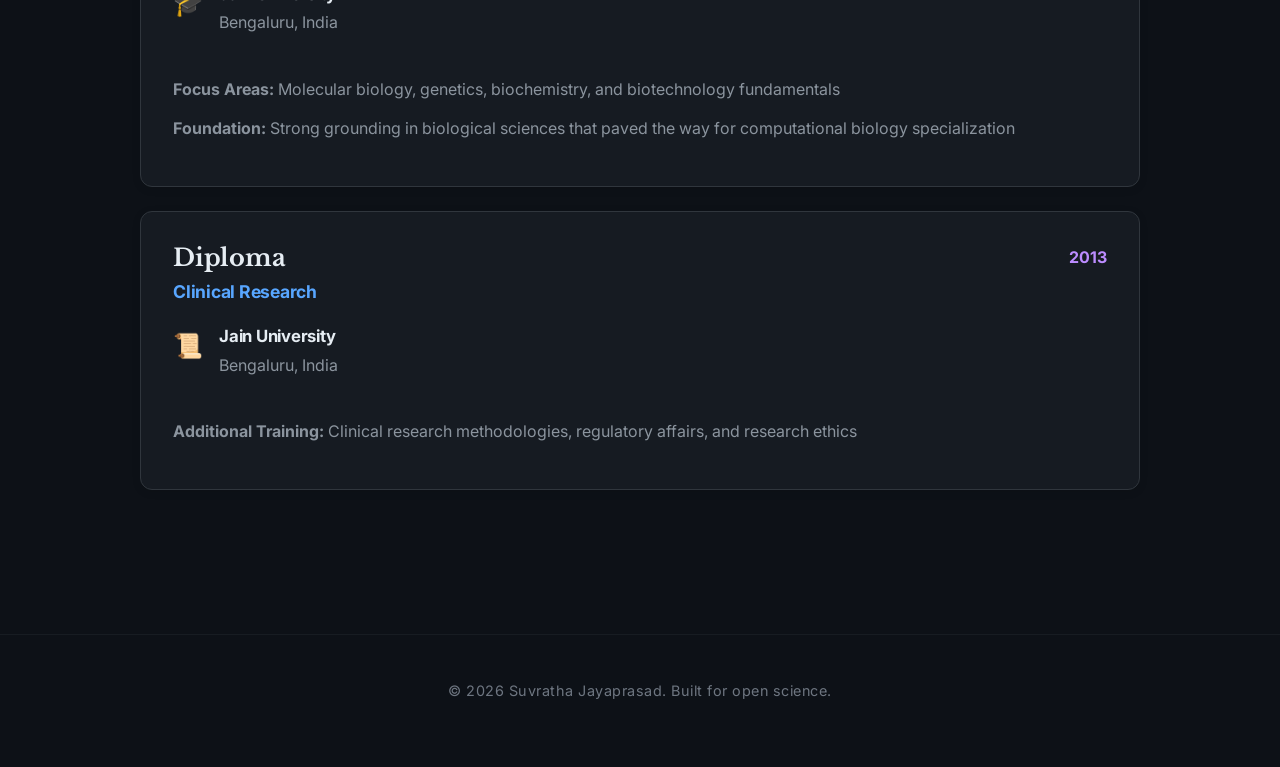
==== commit 7ff5f960: "DOI link and posters list fix" ====
--- a/education.html
+++ b/education.html
@@ -61,7 +61,7 @@
                     <p><strong>Specialization:</strong> Evolutionary Biology & Statistical Genomics</p>
                     <p><strong>Research Focus:</strong> Sex chromosome evolution, dosage compensation mechanisms, and comparative genomics in grasshopper species</p>
                     <p><strong>Thesis:</strong> "Evolutionary dynamics of sex chromosomes and dosage compensation"</p>
-                    <p><strong>DOI:</strong> <a href="https://doi.org/10.6084/m9.figshare.29104424.v1" target="_blank">10.6084/m9.figshare.29104424.v1</a></p>
+                    <p><strong>DOI:</strong> <a href="https://doi.org/10.22032/dbt.67648" target="_blank" rel="noopener noreferrer">10.22032/dbt.67648</a></p>
                 </div>
                 <div class="edu-achievements">
                     <h4>Key Achievements:</h4>
--- a/styles.css
+++ b/styles.css
@@ -1399,20 +1399,19 @@
 }
 
 /* POSTERS */
-.posters-grid {
-    display: grid;
-    grid-template-columns: repeat(2, minmax(0, 1fr));
-    align-items: stretch;
+.posters-list {
+    max-width: 1000px;
+    margin: 0 auto;
+}
+
+.poster-list-item {
+    display: flex;
+    flex-direction: row;
+    align-items: center;
     gap: 1.5rem;
-}
-
-.poster-card {
-    display: flex;
-    flex-direction: column;
-    gap: 1rem;
     min-width: 0;
     padding: 1.75rem;
-    margin: 0;
+    margin-bottom: 1.5rem;
     background: var(--bg-card);
     border: 1px solid var(--border);
     border-radius: var(--radius-xl);
@@ -1458,8 +1457,9 @@
 }
 
 .poster-actions {
-    margin-top: auto;
-    padding-top: 0.5rem;
+    flex-shrink: 0;
+    margin-top: 0;
+    padding-top: 0;
 }
 
 /* Responsive layouts */
@@ -1538,4 +1538,27 @@
     .poster-card {
         padding: 1.15rem;
     }
+}
+/* Highlight your name in publication author lists */
+.pub-authors strong {
+    color: var(--accent-blue);
+    font-weight: 700;
+}
+
+@media (max-width: 600px) {
+    .poster-list-item {
+        flex-wrap: wrap;
+        align-items: flex-start;
+        gap: 0.75rem;
+        padding: 1.25rem;
+    }
+
+    .poster-list-item .poster-content {
+        flex: 1 1 70%;
+    }
+
+    .poster-list-item .poster-actions {
+        width: 100%;
+        padding-top: 0.5rem;
+    }
 }
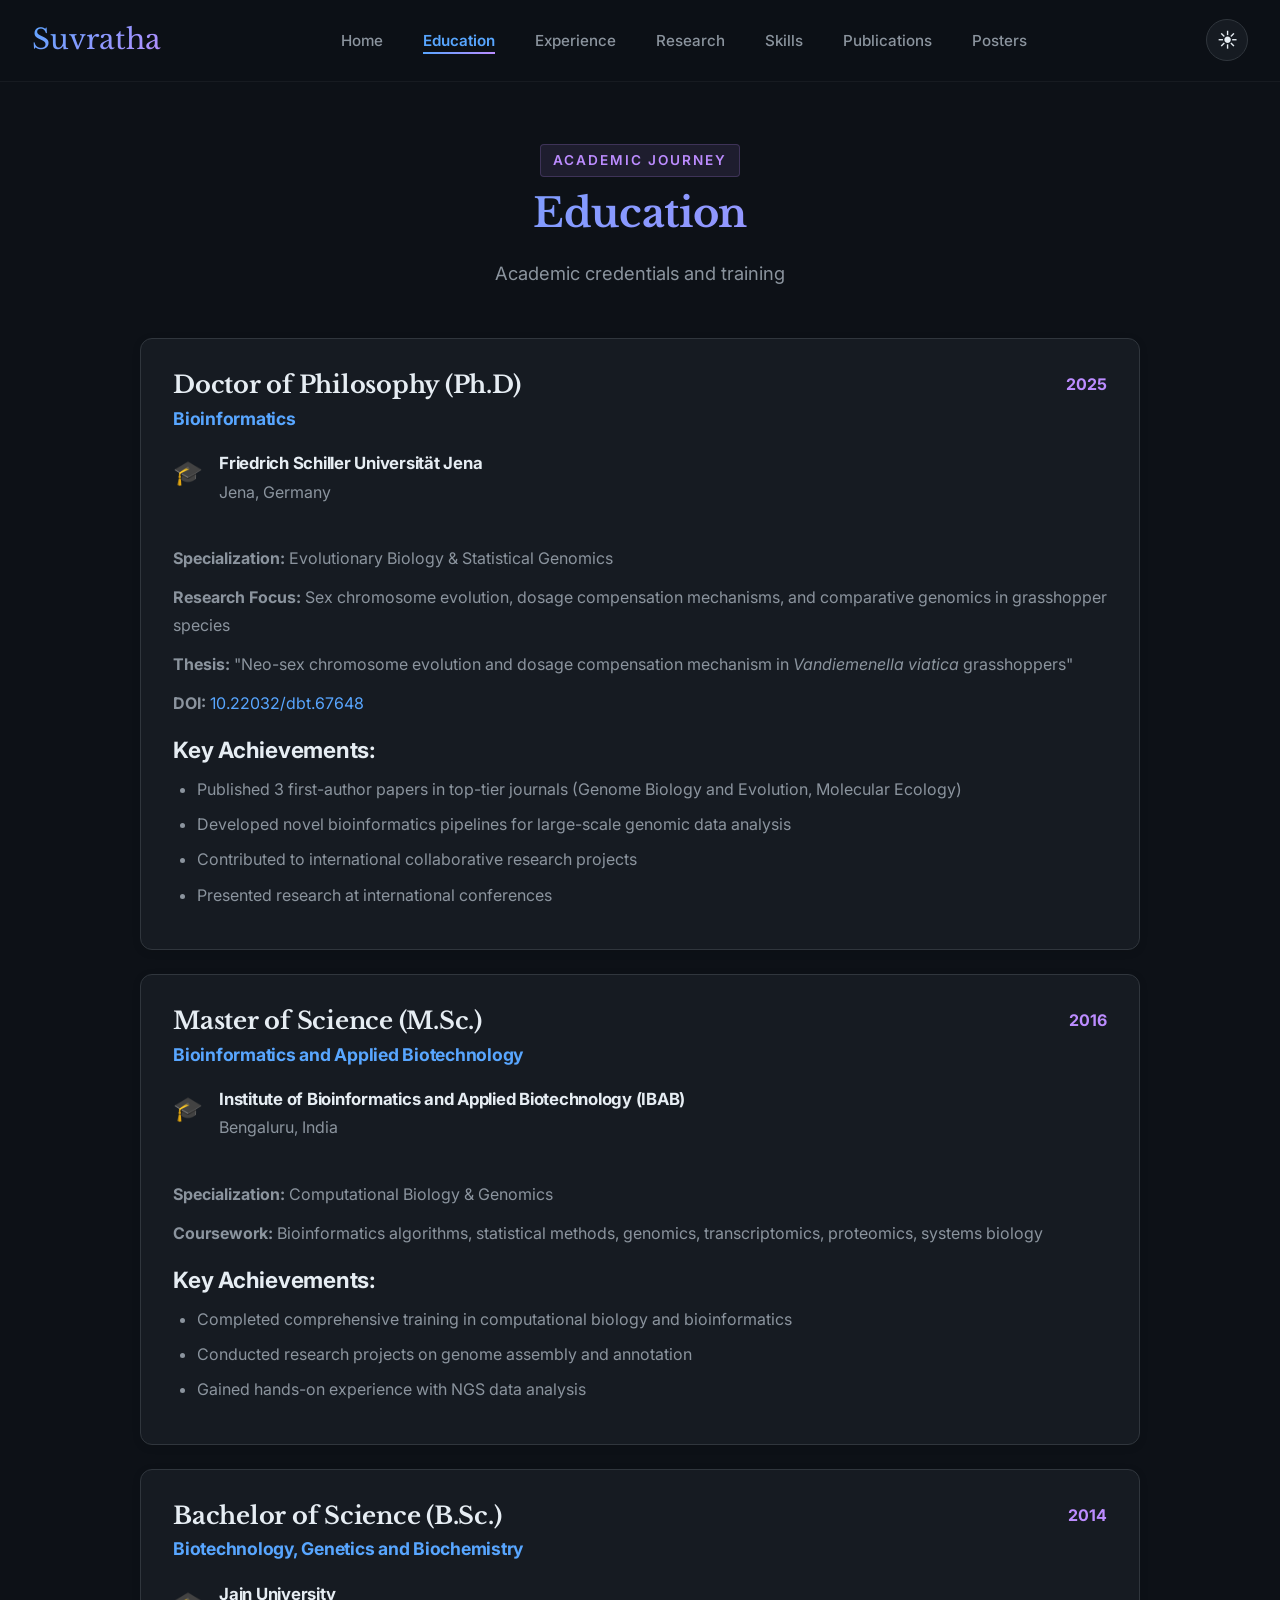
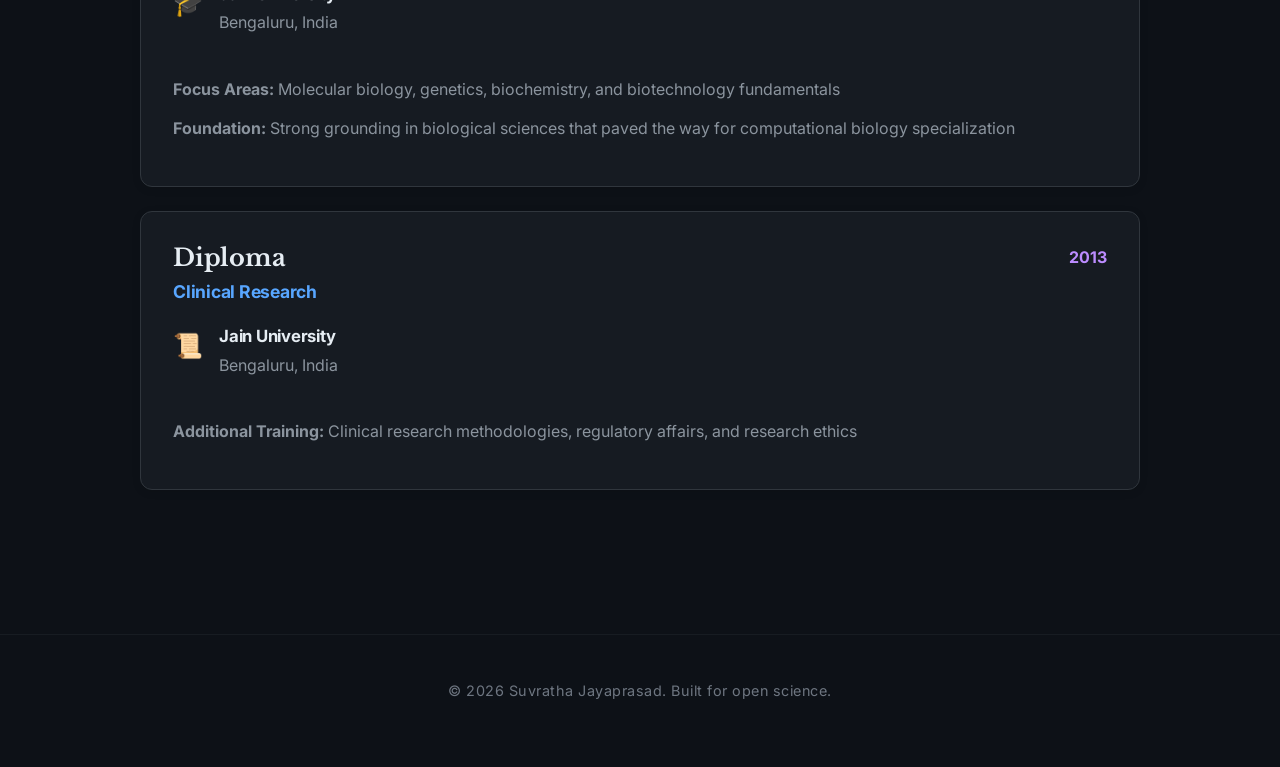
==== commit e58aa725: "title fix" ====
--- a/education.html
+++ b/education.html
@@ -45,7 +45,7 @@
             <div class="edu-card">
                 <div class="edu-header">
                     <div class="edu-degree">
-                        <h2>Doctor of Philosophy (PhD)</h2>
+                        <h2>Doctor of Philosophy (Ph.D)</h2>
                         <h3>Bioinformatics</h3>
                     </div>
                     <div class="edu-year">2025</div>
@@ -60,7 +60,7 @@
                 <div class="edu-details">
                     <p><strong>Specialization:</strong> Evolutionary Biology & Statistical Genomics</p>
                     <p><strong>Research Focus:</strong> Sex chromosome evolution, dosage compensation mechanisms, and comparative genomics in grasshopper species</p>
-                    <p><strong>Thesis:</strong> "Evolutionary dynamics of sex chromosomes and dosage compensation"</p>
+                    <p><strong>Thesis:</strong> "Neo-sex chromosome evolution and dosage compensation mechanism in <em>Vandiemenella viatica</em> grasshoppers"</p>
                     <p><strong>DOI:</strong> <a href="https://doi.org/10.22032/dbt.67648" target="_blank" rel="noopener noreferrer">10.22032/dbt.67648</a></p>
                 </div>
                 <div class="edu-achievements">
--- a/styles.css
+++ b/styles.css
@@ -744,16 +744,19 @@
 
 .project-meta {
     display: flex;
-    gap: 2.5rem;
+    flex-wrap: wrap;
+    align-items: flex-start;
+    gap: 1.5rem 2.5rem;
     margin-top: 2.75rem;
-    padding-top: 2.5rem;
+    padding-top: 2rem;
     border-top: 1px solid var(--border-light);
-    flex-wrap: wrap;
-}
+}
+
 
 .meta-item {
     display: flex;
     flex-direction: column;
+    align-items: flex-start;
     gap: 0.35rem;
     min-width: 120px;
 }
@@ -770,6 +773,8 @@
     color: var(--accent-blue);
     font-weight: 600;
     font-size: 1.1rem;
+    line-height: 1.5;
+    overflow-wrap: anywhere;
 }
 
 /* Back to Top Button */
